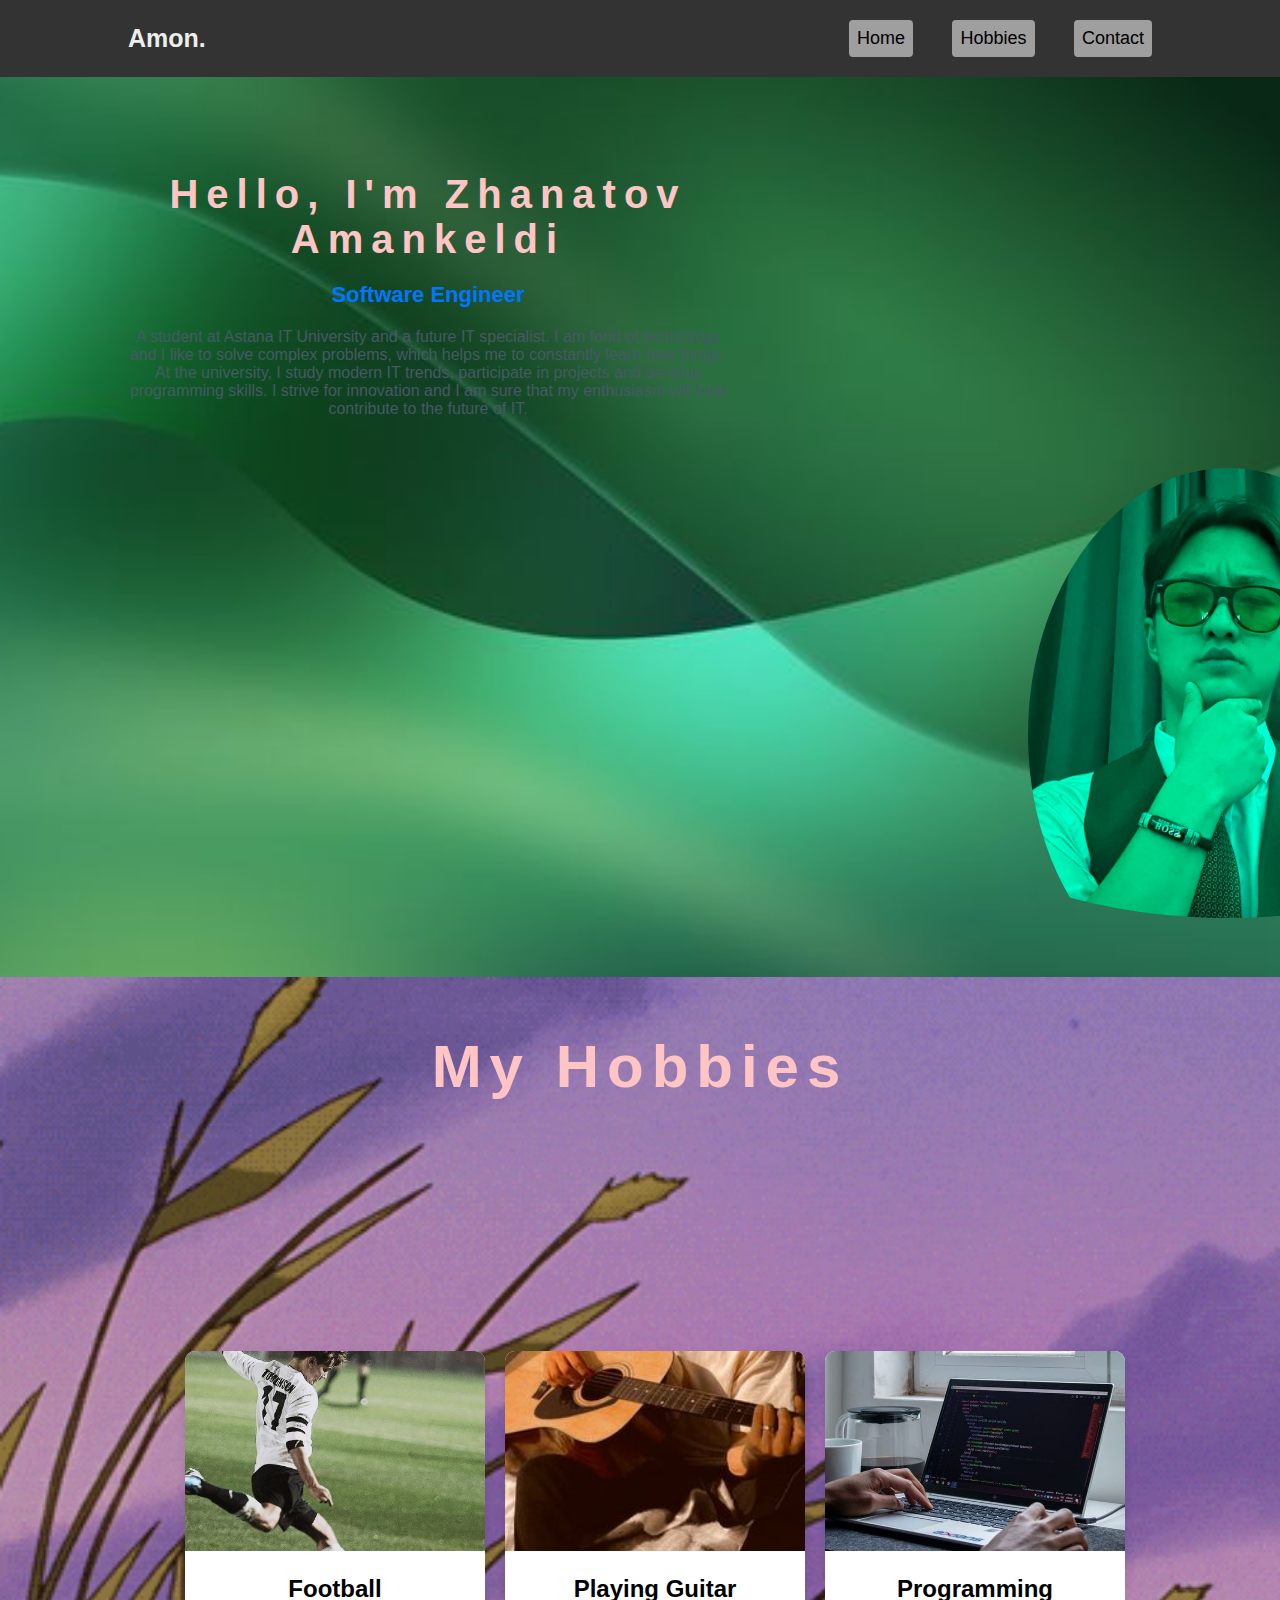
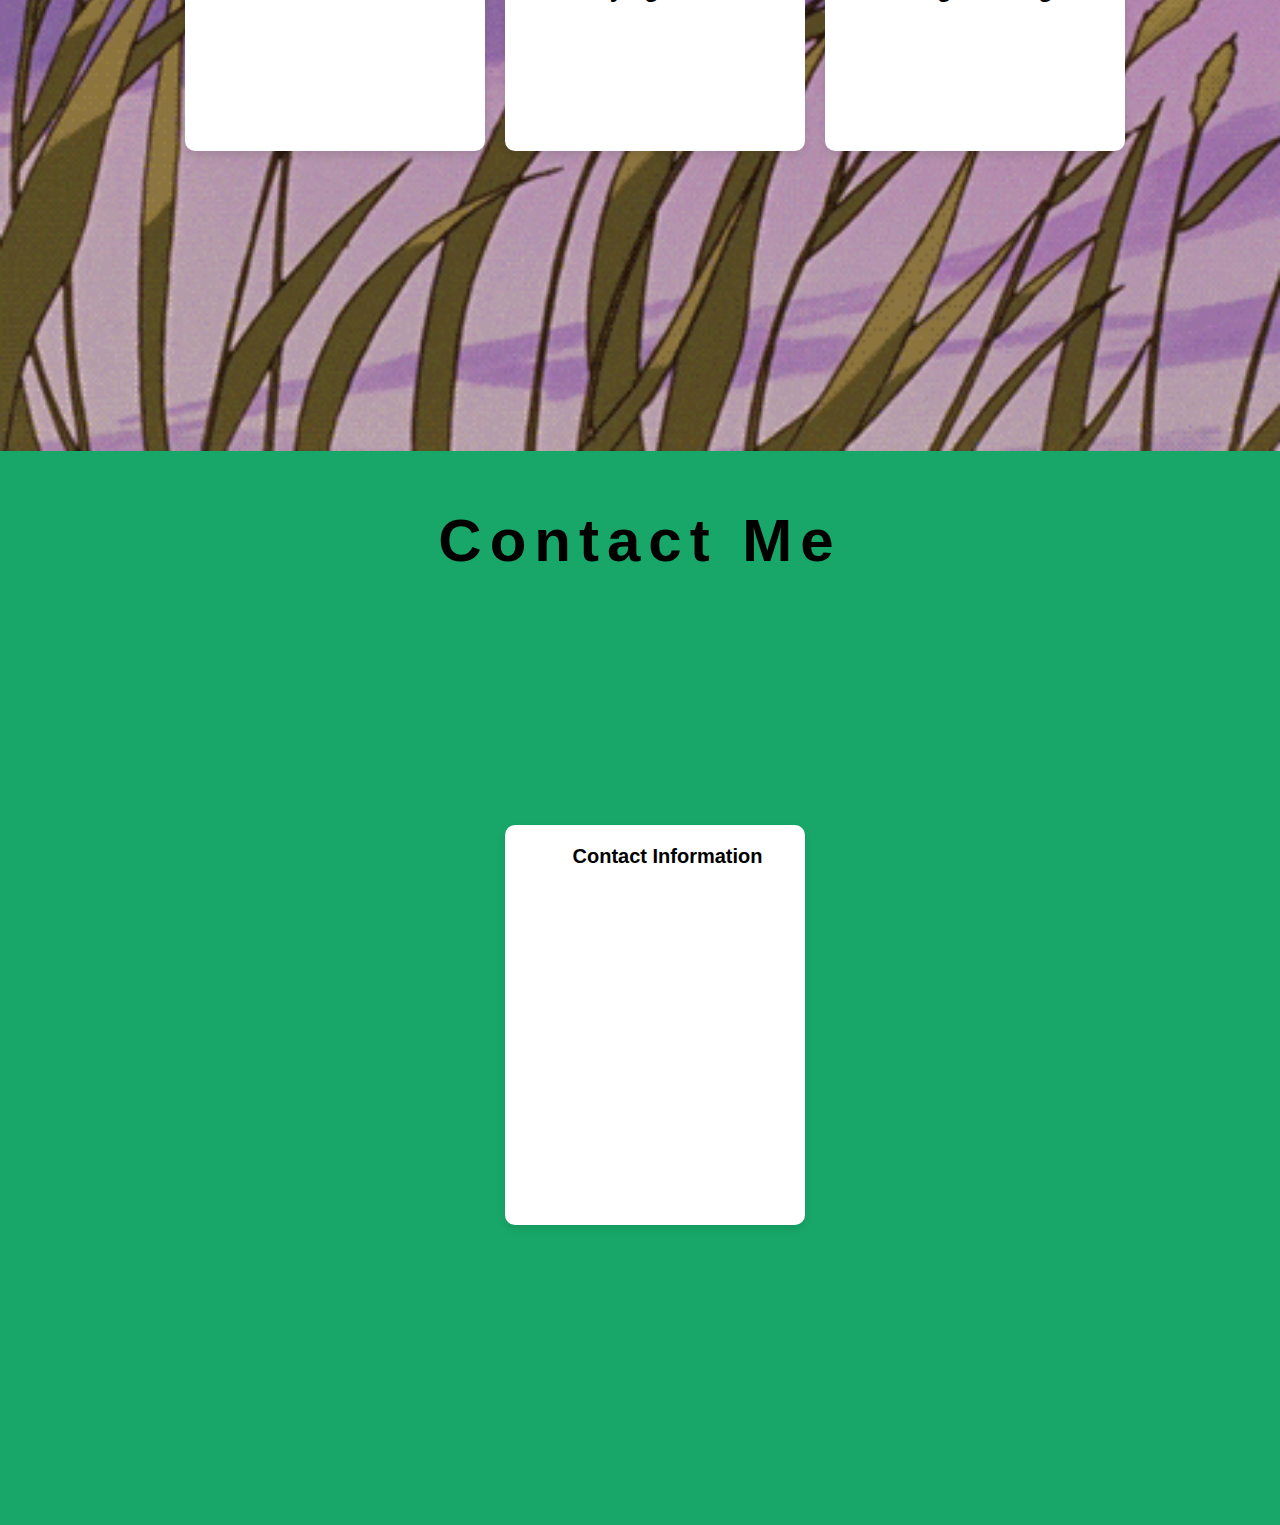
==== portfolio.html @ ba99c4ee "first commit" ====
<!DOCTYPE html>
<html lang="en">
<head>
    <meta charset="UTF-8">
    <meta name="viewport" content="width=device-width, initial-scale=1.0">
    <title>My Portfolio</title>
    <link rel="stylesheet" href="style.css">
    <style>
        body {
            font-family: Arial, sans-serif;
            margin: 0;
            padding: 0;
            background-color: #18a769;
        }


        section {
            margin-top: 0px;
            padding: 50px;
            text-align: center;
        }

        .home-content {
            margin-top: 30px;
        }

       

        .card-container {
            display: flex;
            justify-content: center;
            align-items: center;
            height: 100vh;
        }

        .card {
            width: 300px;
            height: 400px;
            background-color: white;
            margin: 10px;
            border-radius: 10px;
            overflow: hidden;
        }

        .card img {
            width: 100%;
            height: 50%;
            object-fit: cover;
        }

        .card-image {
            padding: 20px;
        }

        .card-image h4 {
            font-size: 24px;
            margin: 0;
        }

        .card-image p {
            font-size: 16px;
            margin: 10px 0 0;
        }
    </style>
</head>
<body>

<header class="header">
    <a href="#" class="logo">Amon.</a>
    <nav class="navbar">
        <a href="#home">Home</a>
        <a href="#hobbies">Hobbies</a>
        <a href="#contact">Contact</a>
    </nav>
</header>

<!-- Home Section -->
<section id="home" class="home">
    <div class="home-content">
        <h1>Hello, I'm Zhanatov Amankeldi</h1>
        <h3>Software Engineer</h3>
        <p>
            A student at Astana IT University and a future IT specialist. I am fond of technology and I like to solve complex problems, which helps me to constantly learn new things. 
            At the university, I study modern IT trends, participate in projects and develop programming skills. I strive for innovation and I am sure that my enthusiasm will help contribute to the future of IT.
        </p>

        <section id="profile" class="image">
            <img src="photo.jpg" alt="profile" >
        </div>
    </div>
</section>


<!-- Hobbies Section -->
<section id="hobbies" class = "back-img">
    <h1>My Hobbies</h1>
    <div class="card-container">
        <div class="card">
            <img src="photo5.jpg" alt="Football">
            <div class="card-image">
                <h4 style="color: black;">Football</h4>
                <p>
                    Since childhood, I've loved playing football. It's my favorite hobby that brings me joy and helps me relax. On the field, I feel free and confident, making football not just a hobby, but a true passion.
                </p>
            </div>
        </div>
        <div class="card">
            <img src="photo9.jpg" alt="Guitar">
            <div class="card-image">
                <h4 style="color: black;">Playing Guitar</h4>
                <p>
                    Playing the guitar, especially fingerstyle, has been a hobby I truly enjoy.
                    Every time I pick up the guitar, I feel a deep connection with the melodies, making it a passion that I cherish.
                </p>
            </div>
        </div>
        <div class="card">
            <img src="photo10.jpg" alt="Programming">
            <div class="card-image">
                <h4 style="color: black;">Programming</h4>
                <p>
                    Programming is a hobby I love for its creativity and problem-solving. It pushes me to learn and create, fueling my passion for IT.
                </p>
            </div>
        </div>
    </div>
</body>
</section>

<!-- Contact Section -->
<section id="contact" class="contacts-img">
    <h1 style="color: black;">Contact Me</h1>
    <div class="card-container">
        <div class="card">
            <div class="card-image">   
                <h3 style="color: rgb(0, 0, 0);">Contact Information</h3>
                <p>Email: amankeldizhanatov@gmail.com</p>
                <p>Phone: +7 708 537 79 78</p>
                <p>Instagram: @aman.zhv</p>
            </div>
        </div>
    </div>
</section>

</body>
</html>
---- style.css ----
body{
    background-color: #000000;
    font-family: Arial, sans-serif;
    margin: 0;
    padding: 0;
}

*{
    margin:  0;
    padding: 0;
    box-sizing: border - box;
    font-family: 'Poppins', sans - serif;
}

body {
    color : #ededed;
}

.home {
    height: 100vh;
    background: url('photo12.jpg') no-repeat center;
    background-size: cover;
    background-position: center;
    display: flex;
    align-items: center;
    padding: 0 10%;
    margin-top: 0%;
}

.img {
    display: grid;
    place-items:right;
    


}

.image {
    width: 700px;
    height: 400px;
    margin-left: 700px;
    margin-bottom:0px;
    overflow: hidden;
    border-radius: 100%;
    justify-content:flex-end;
    align-items: center;
}

.image img {
    width: min(25rem, 90%);
    border-radius: 100%;;

}


.home-content {
    max-width: 600px;
    padding-top: 500px;
    padding-bottom: 500px;
    overflow:visible

    
}
.home-content h1 {
    font-size: 40px;
    font-weight: 600;
}

.home-content h3 {
    font-size: 22px;
    font-weight: 600;
    color:#0077ff;
    margin: 20px 0;
}

.home-content p {
    font-size: 16x;
}

.header {
    position:static;
    top:0;
    left :0;
    width: 80%;
    padding: 20px 10%;
    background-color: #333;
    display: flex;
    justify-content: space-between;
    align-items: center;
    z-index: 100;

}

.logo {
    font-size: 25px;
    color: #ededed;
    text-decoration: none;
    font-weight: 600;
}

.navbar a {
    font-size: 18px;
    color: #000000;
    text-decoration: none;
    font-weight: 500;
    margin-left: 35px;
    transition: .3s;
    background: #9f9f9f;
    display: inline-block;
    border: 8px solid #9f9f9f;
    border-radius: 4px;
    
}

.navbar a:hover {
    color: #ffffff;
}

.back-img{
    background-image: url('photo11.gif');
    background-size: cover;
}
 
.contacts-img {
    background-image:url('photo2.jpg');
        background-size: cover;
        background-repeat: no-repeat;
        background-attachment: fixed;

}

.card-container{
    display: flex;
    justify-content: center;
    align-items: center;
    height: 100vh;
    margin-left: 30px;
}
.card{
    width: 500px;
    height: 400px;
    background: white;
    border-radius: 8px;
    box-shadow: 0 4px 8px rgba(0, 0, 0, 0.1);
    overflow: hidden;
    margin: 0 10px;
    transition: transform 0.5s;
}
.card img{
    width: 100%;
    height: 50%;
    object-fit: cover;
}
.card-image{
    padding: 50px;
}
.card-image h3{
    font-size: 20px;
    margin-left: 25px;

    color: #000000;
}
.card-image p{
    
    font-size: 18px;
    font-weight: bolder;
    color: #ffffff;
    margin: 10px 0 0;;
}

.bg-pink-custom {
    background-color: #cf9292; 
  }
.back{
    background-color: #f7dcdc; 
    padding: 30px;
}
h4{
    margin-left: 20px;
}
.container{
    text-align: center;
}
.photo{
    margin-top: 20px;
}
.photo img{
    height: 200px;
    width: auto;
    border-radius: 50%;
    justify-content: center;
}
h1{
    font-size: 60px;
    letter-spacing: 8px;
    margin-top: 5px;
    color: #FFC5C5; 
}
h5{
    color: #FFC0CB; 
    font-size: 26px;
    margin-top: -50px;
    margin-bottom: 10px;
}
p{
    font-size: 16px;
    color: #455A64;
}
h2{
    font-size: 50px;
    margin-top: 5px;
    margin-top: 15px;
    color: #FFB6C1; /* Pastel pink color */
}
.hobby{
    color: #FFC5C5; /* Pastel pink color */
    margin: 20px;
    text-align: center;
    overflow: auto;
}
.hobby div{
    width: 33%;
    float: left;
    flex-direction: column;
    align-items: center;
    margin-bottom: 30px;
}
.hobby img{
    height: 200px;
    width: auto;
    border-radius: 50%;
    margin: 10px;
    align-items: center;
    margin-right: 10px;
}
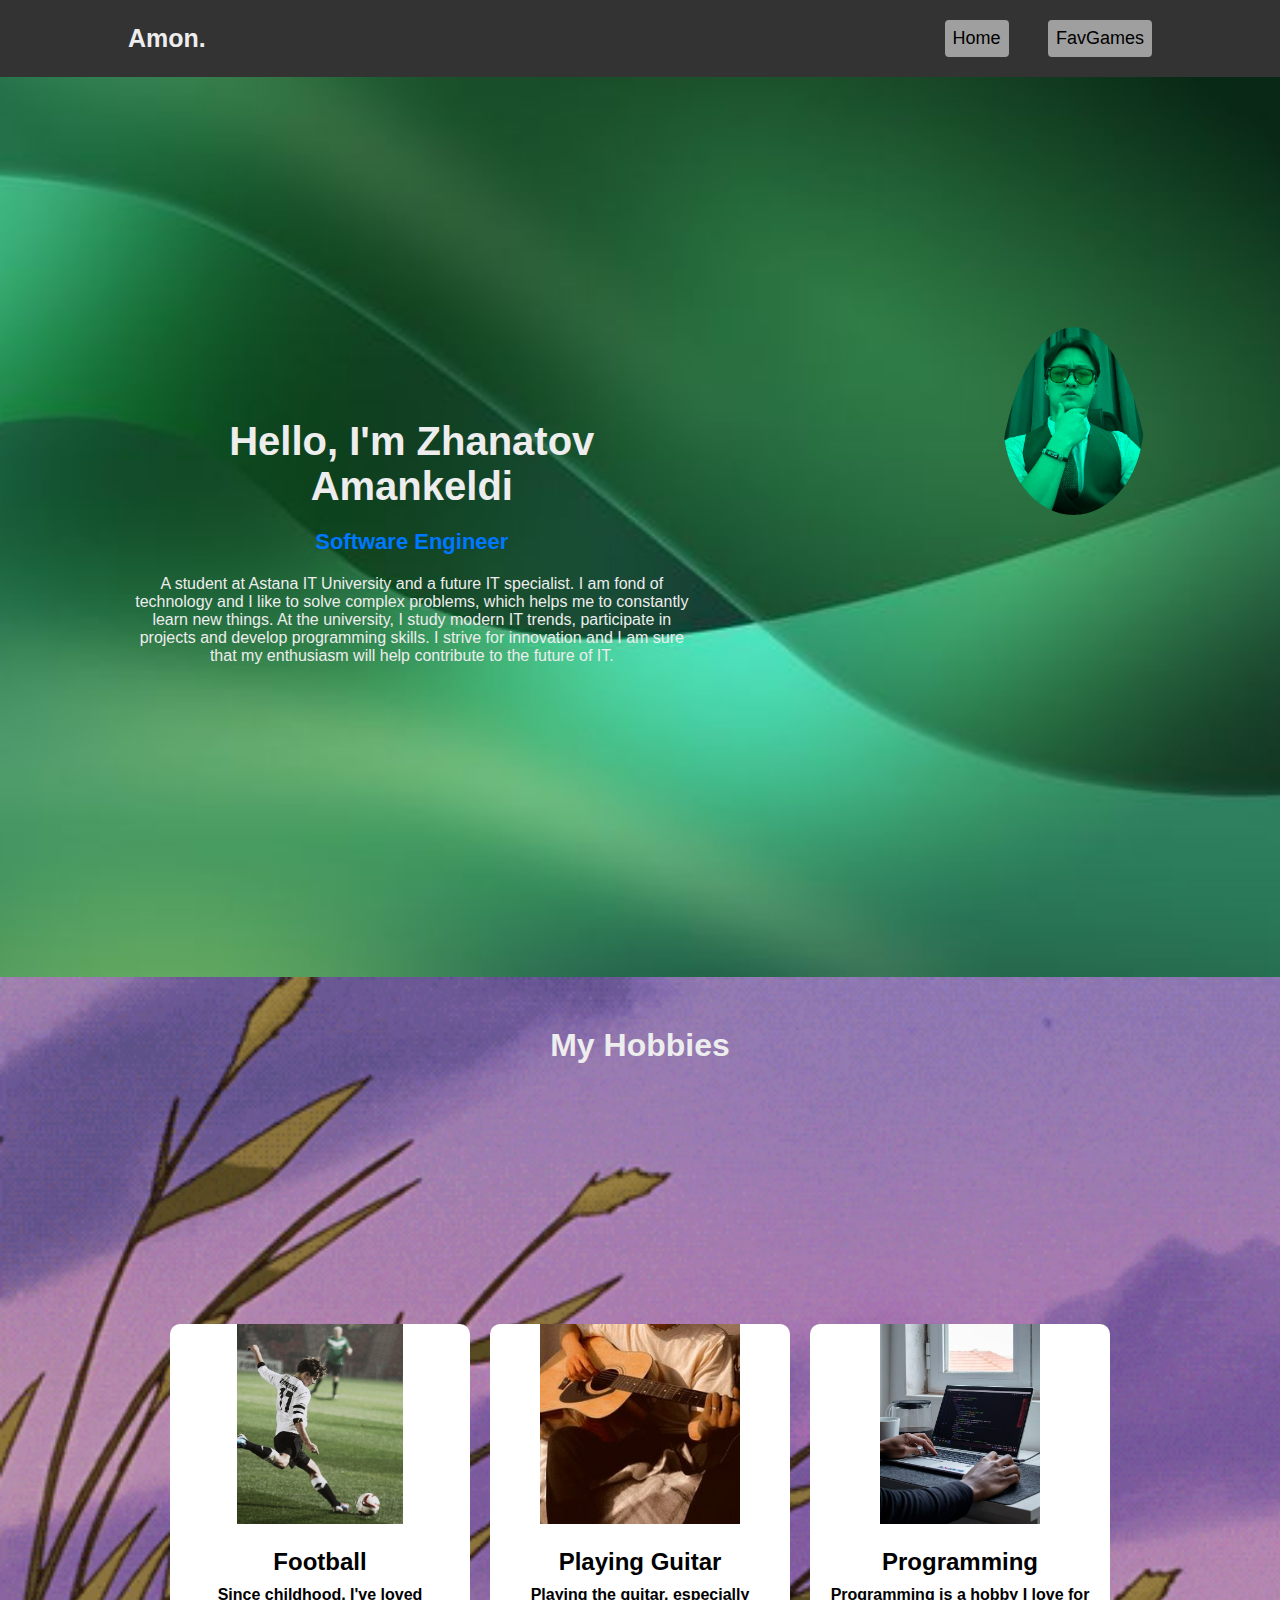
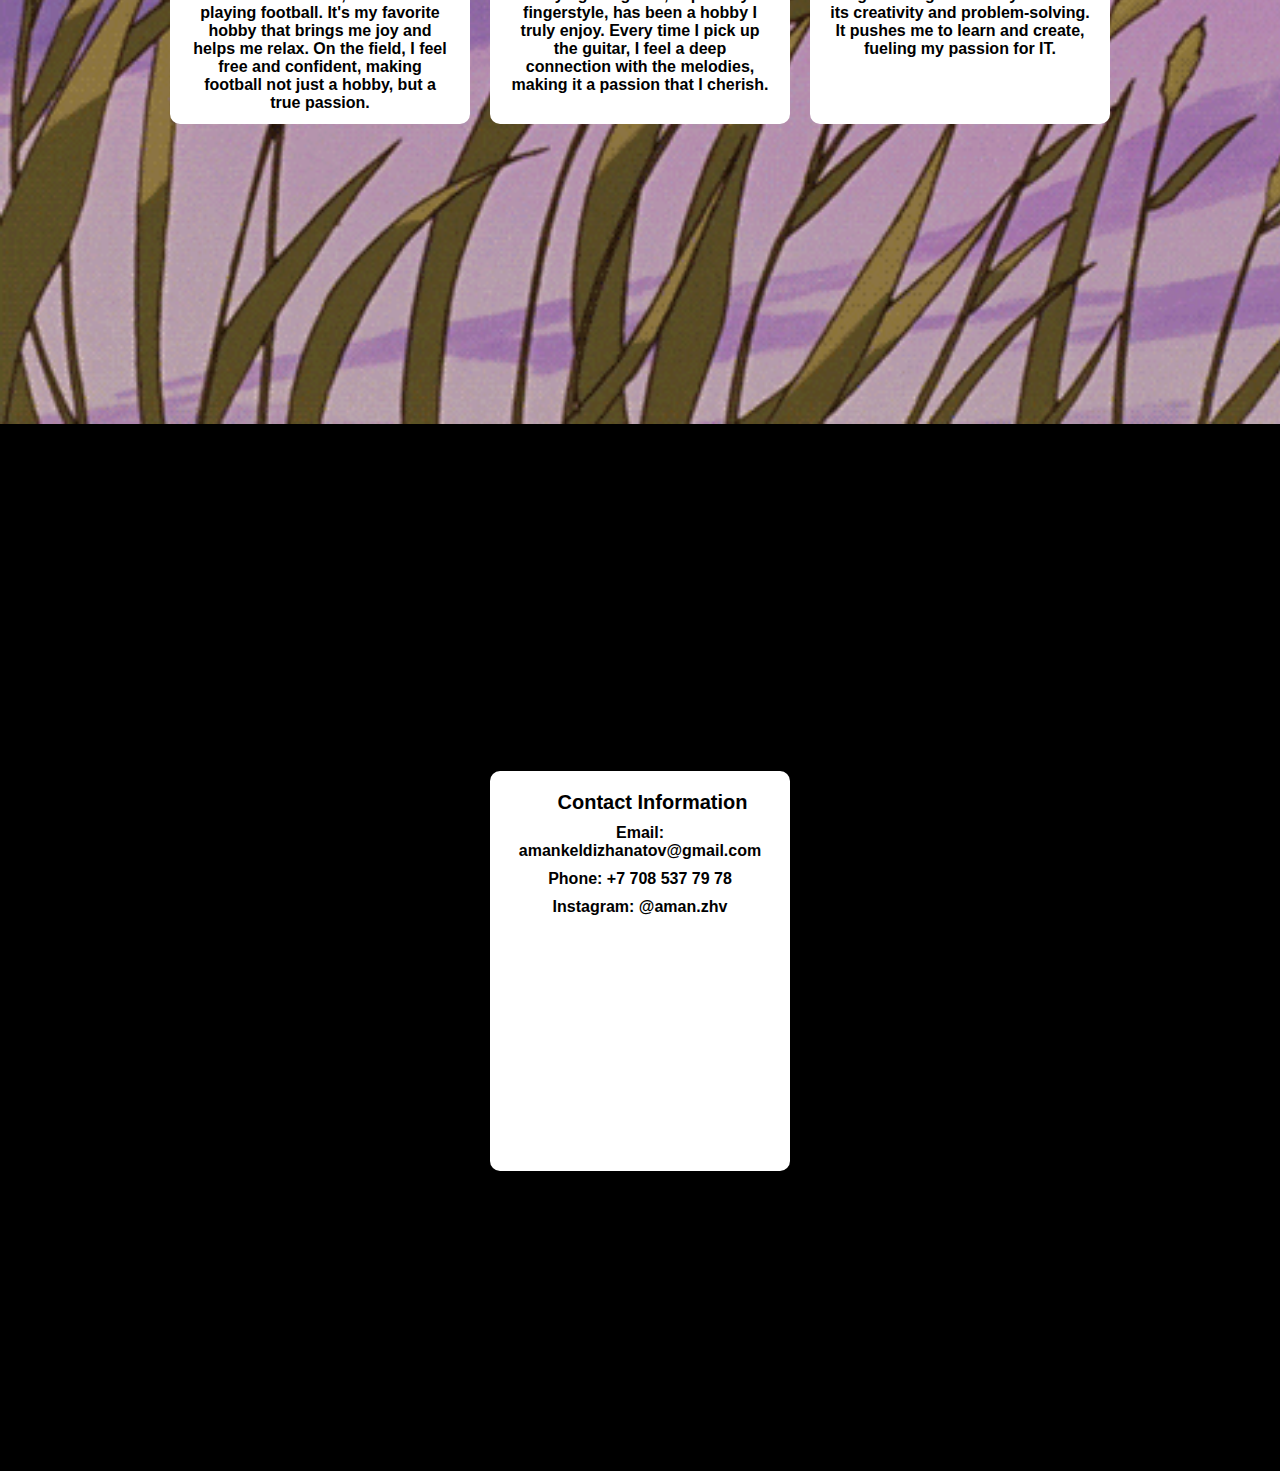
==== commit e4eb9c20: "new" ====
--- a/portfolio.html
+++ b/portfolio.html
@@ -5,63 +5,6 @@
     <meta name="viewport" content="width=device-width, initial-scale=1.0">
     <title>My Portfolio</title>
     <link rel="stylesheet" href="style.css">
-    <style>
-        body {
-            font-family: Arial, sans-serif;
-            margin: 0;
-            padding: 0;
-            background-color: #18a769;
-        }
-
-
-        section {
-            margin-top: 0px;
-            padding: 50px;
-            text-align: center;
-        }
-
-        .home-content {
-            margin-top: 30px;
-        }
-
-       
-
-        .card-container {
-            display: flex;
-            justify-content: center;
-            align-items: center;
-            height: 100vh;
-        }
-
-        .card {
-            width: 300px;
-            height: 400px;
-            background-color: white;
-            margin: 10px;
-            border-radius: 10px;
-            overflow: hidden;
-        }
-
-        .card img {
-            width: 100%;
-            height: 50%;
-            object-fit: cover;
-        }
-
-        .card-image {
-            padding: 20px;
-        }
-
-        .card-image h4 {
-            font-size: 24px;
-            margin: 0;
-        }
-
-        .card-image p {
-            font-size: 16px;
-            margin: 10px 0 0;
-        }
-    </style>
 </head>
 <body>
 
@@ -69,8 +12,7 @@
     <a href="#" class="logo">Amon.</a>
     <nav class="navbar">
         <a href="#home">Home</a>
-        <a href="#hobbies">Hobbies</a>
-        <a href="#contact">Contact</a>
+        <a href="index.html">FavGames</a>
     </nav>
 </header>
 
@@ -84,10 +26,10 @@
             At the university, I study modern IT trends, participate in projects and develop programming skills. I strive for innovation and I am sure that my enthusiasm will help contribute to the future of IT.
         </p>
 
-        <section id="profile" class="image">
+        </div>
+        <div class = "image" >
             <img src="photo.jpg" alt="profile" >
         </div>
-    </div>
 </section>
 
 
--- a/style.css
+++ b/style.css
@@ -18,13 +18,12 @@
 
 .home {
     height: 100vh;
-    background: url('photo12.jpg') no-repeat center;
+    background: url('photo12.jpg') no-repeat;
     background-size: cover;
     background-position: center;
     display: flex;
     align-items: center;
     padding: 0 10%;
-    margin-top: 0%;
 }
 
 .img {
@@ -32,13 +31,12 @@
     place-items:right;
     
 
-
 }
 
 .image {
     width: 700px;
     height: 400px;
-    margin-left: 700px;
+    margin-left: 300px;
     margin-bottom:0px;
     overflow: hidden;
     border-radius: 100%;
@@ -48,15 +46,12 @@
 
 .image img {
     width: min(25rem, 90%);
-    border-radius: 100%;;
-
+    border-radius: 100%;
 }
 
 
 .home-content {
     max-width: 600px;
-    padding-top: 500px;
-    padding-bottom: 500px;
     overflow:visible
 
     
@@ -135,16 +130,16 @@
     align-items: center;
     height: 100vh;
     margin-left: 30px;
+    margin: 10px 0 0;
 }
 .card{
-    width: 500px;
+    width: 300px;
     height: 400px;
-    background: white;
-    border-radius: 8px;
-    box-shadow: 0 4px 8px rgba(0, 0, 0, 0.1);
+    background-color: white;
+    margin: 10px;
+    border-radius: 10px;
     overflow: hidden;
-    margin: 0 10px;
-    transition: transform 0.5s;
+
 }
 .card img{
     width: 100%;
@@ -152,7 +147,7 @@
     object-fit: cover;
 }
 .card-image{
-    padding: 50px;
+    padding: 20px;
 }
 .card-image h3{
     font-size: 20px;
@@ -162,79 +157,71 @@
 }
 .card-image p{
     
+    font-size: 16px;
+    font-weight: bolder;
+    color: #000000;
+    margin: 10px 0 0;;
+}
+
+section {
+    margin-top: 0px;
+    padding: 50px;
+    text-align: center;
+}
+
+.home-content {
+    margin-top: 30px;
+}
+
+.card-image h4 {
+    font-size: 24px;
+    margin: 0;
+}
+
+.container-fluid{
+    position:static;
+    top:0;
+    left :0;
+    width: 80%;
+    padding-top:0;
+    padding: 10px 10%;
+    background-color: #000000;
+    display: flex;
+    justify-content: space-between;
+    align-items: center;
+    padding-top: -10px;
+    margin-top: -10px;
+}
+
+.nav-item a {
     font-size: 18px;
-    font-weight: bolder;
-    color: #ffffff;
-    margin: 10px 0 0;;
-}
-
-.bg-pink-custom {
-    background-color: #cf9292; 
-  }
-.back{
-    background-color: #f7dcdc; 
-    padding: 30px;
-}
-h4{
-    margin-left: 20px;
-}
-.container{
-    text-align: center;
-}
-.photo{
-    margin-top: 20px;
-}
-.photo img{
-    height: 200px;
-    width: auto;
-    border-radius: 50%;
-    justify-content: center;
-}
-h1{
-    font-size: 60px;
-    letter-spacing: 8px;
-    margin-top: 5px;
-    color: #FFC5C5; 
-}
-h5{
-    color: #FFC0CB; 
-    font-size: 26px;
-    margin-top: -50px;
-    margin-bottom: 10px;
-}
-p{
-    font-size: 16px;
-    color: #455A64;
-}
-h2{
-    font-size: 50px;
-    margin-top: 5px;
-    margin-top: 15px;
-    color: #FFB6C1; /* Pastel pink color */
-}
-.hobby{
-    color: #FFC5C5; /* Pastel pink color */
-    margin: 20px;
-    text-align: center;
-    overflow: auto;
-}
-.hobby div{
-    width: 33%;
-    float: left;
-    flex-direction: column;
-    align-items: center;
-    margin-bottom: 30px;
-}
-.hobby img{
-    height: 200px;
-    width: auto;
-    border-radius: 50%;
-    margin: 10px;
-    align-items: center;
-    margin-right: 10px;
-}
-
-
-
-
-
+    color: #000000;
+    text-decoration: none;
+    font-weight: 500;
+    margin-left: 35px;
+    transition: .3s;
+    background: #9f9f9f;
+    display: inline-block;
+    border: 8px solid #9f9f9f;
+    border-radius: 4px;
+    padding-top: -10px;
+    margin-top: -10px;
+}
+
+
+.favgames {
+    background-color: #9f9f9f;
+    margin-top: 100px;
+}
+
+.card img {
+    width: 100%; /* Изображение будет подстраиваться по ширине карточки */
+    height: auto; /* Сохраняем оригинальное соотношение сторон */
+    max-height: 200px; /* Ограничиваем максимальную высоту */
+    object-fit: contain; /* Изображение будет вписано в карточку с сохранением пропорций */
+}
+
+
+
+
+
